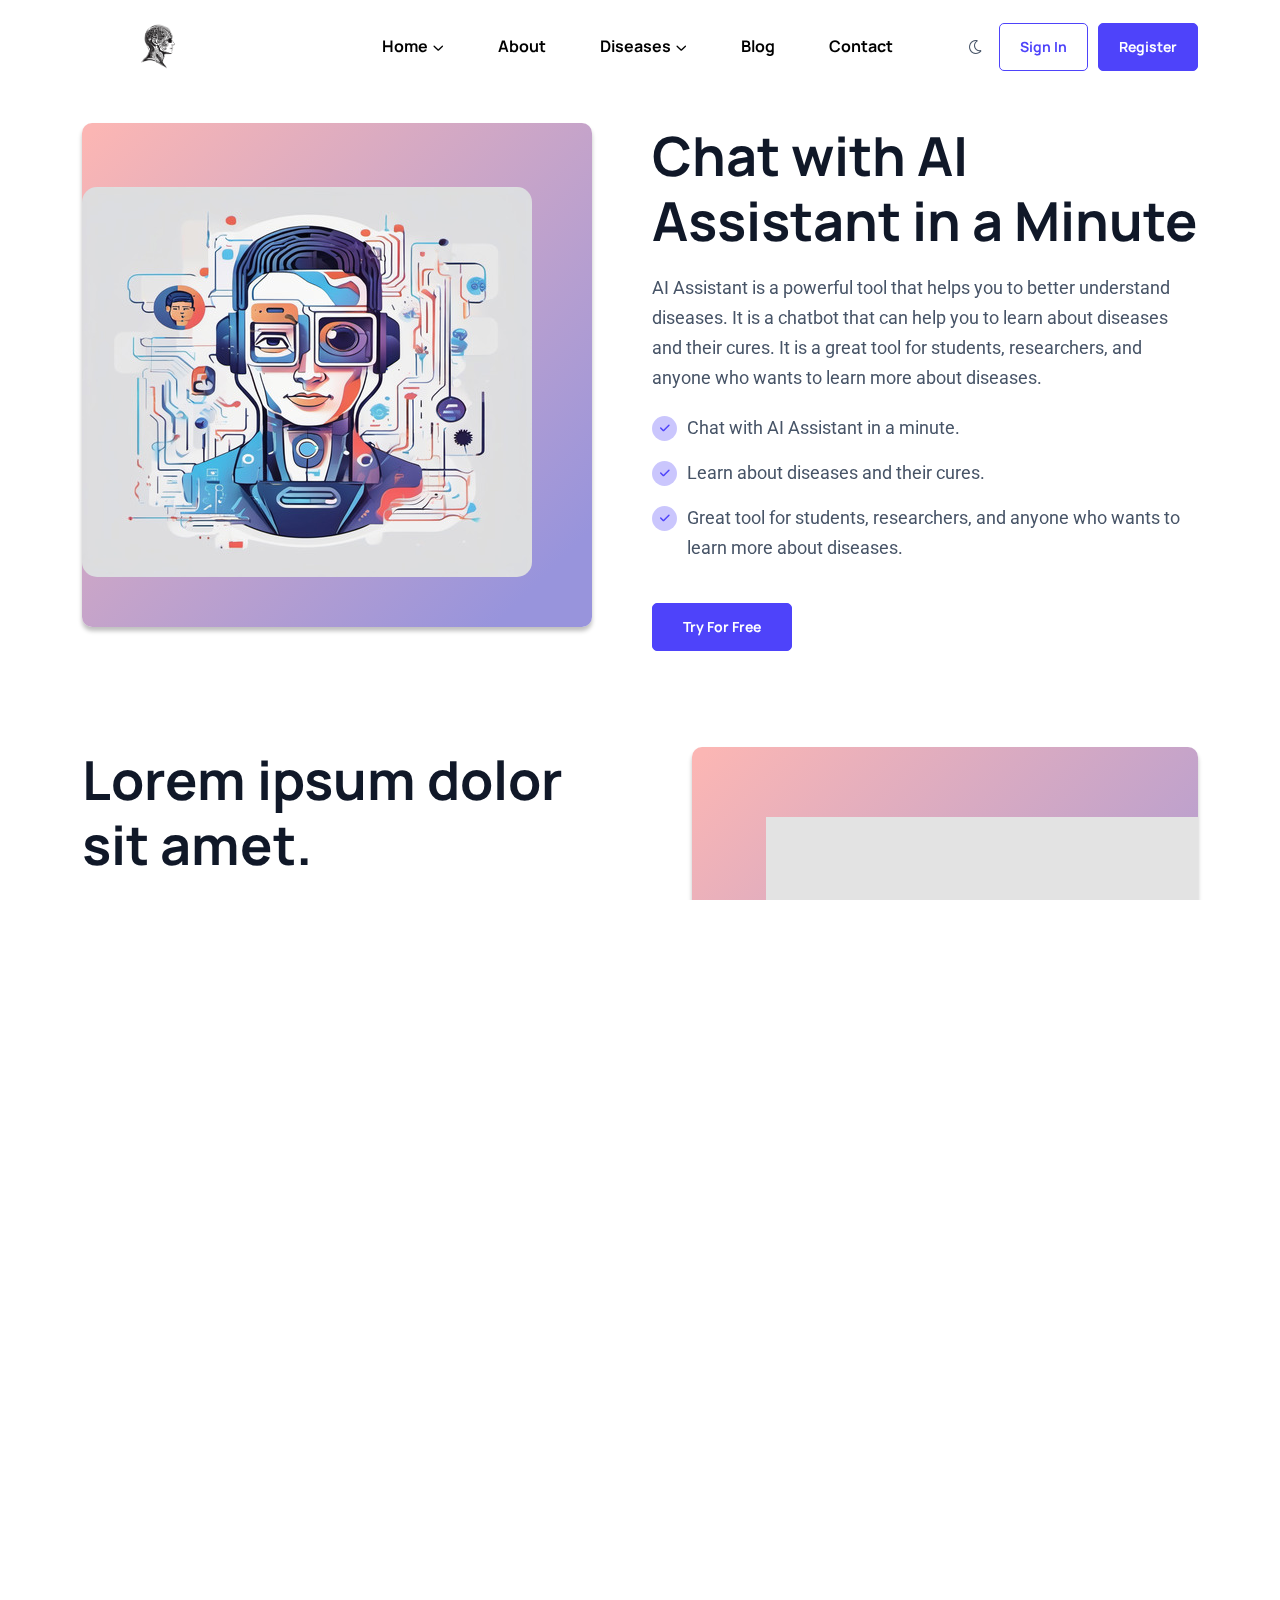
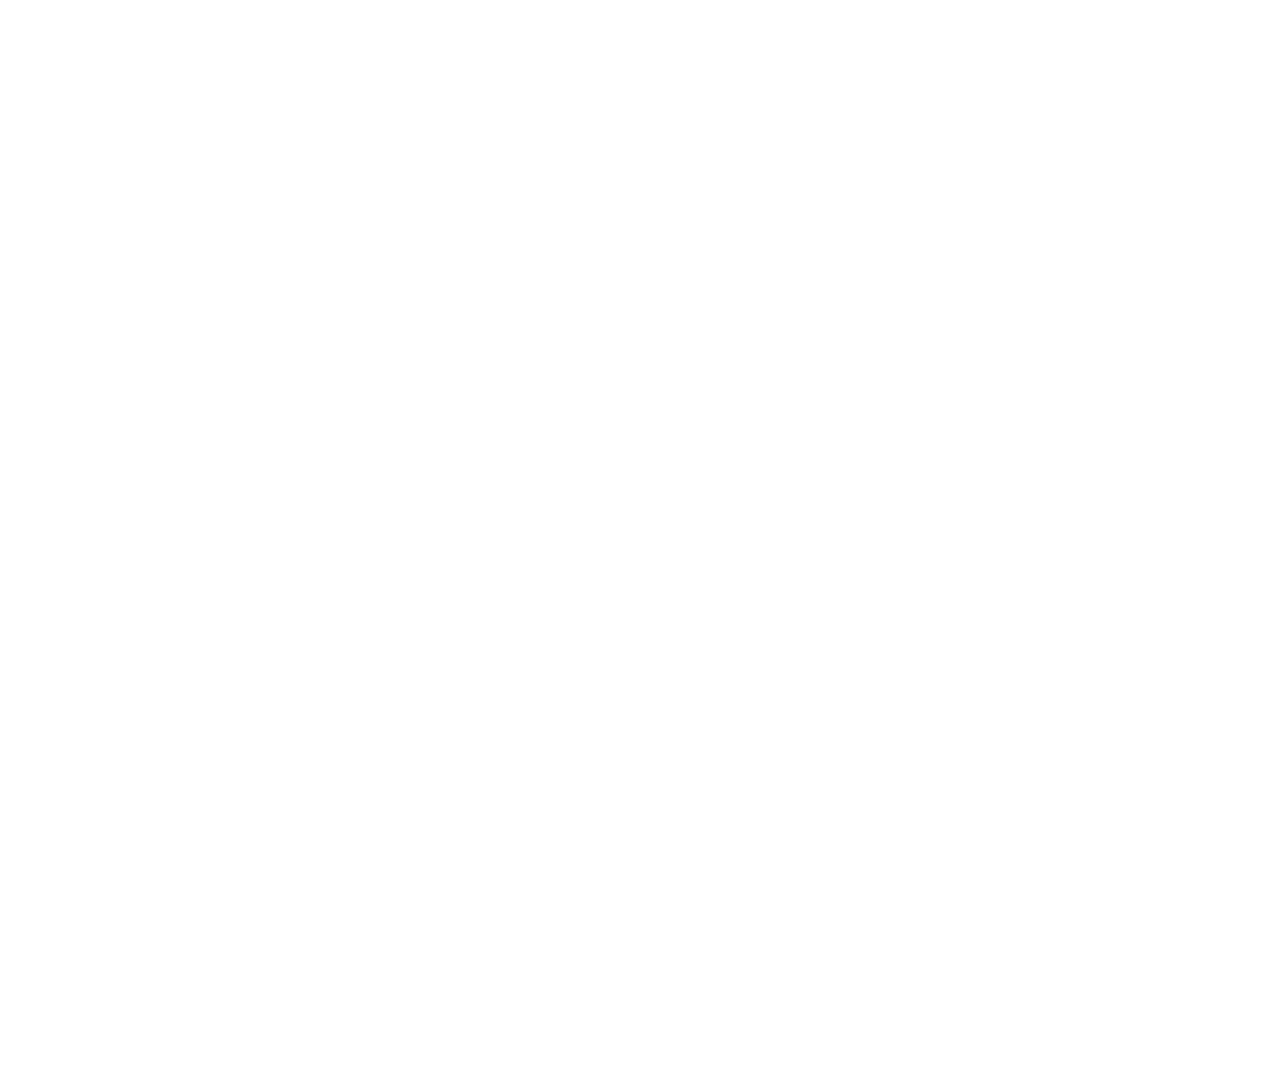
==== index.html @ 1613b435 "Project base" ====
<!DOCTYPE html>
<html class = "no-js" lang="zxx">
<head>
    <meta charset="utf-8">
    <meta http-equiv="x-ua-compatible" content="ie=edge">
    <title>Your Psycological Assistant</title>
    <meta name="description" content="">
    <meta name="viewport" content="width=device-width, initial-scale=1">
    <!-- CSS  here -->
    <link rel="stylesheet" href="assets/vendors/bootstrap/css/bootstrap.min.css">
    <link rel="stylesheet" href="assets/vendors/mean-menu/meanmenu.css">
    <link rel="stylesheet" href="assets/vendors/odometer/odometer.min.css">
    <link rel="stylesheet" href="assets/vendors/magnific-popup/magnific-popup.css">
    <link rel="stylesheet" href="assets/vendors/animate/animate.css">
    <link rel="stylesheet" href="assets/vendors/swiper/swiper-bundle.css">
    <link rel="stylesheet" href="assets/vendors/owl-carousel/owl.carousel.min.css">
    <link rel="stylesheet" href="assets/vendors/owl-carousel/owl.theme.default.min.css">
    <link rel="stylesheet" href="assets/vendors/nice-select/nice-select.css">
    <link rel="stylesheet" href="assets/vendors/font-awesome-pro/css/fontawesome.min.css">
    <link rel="stylesheet" href="assets/vendors/spacing/spacing.css">

    <!-- main css  -->
    <link rel="stylesheet" href="assets/css/main.css">
</head>



<body>
    <div class="xc-page-wrapper">
        <header>
            <div class="xc-header-one__header">
                <!-- header topbar start -->
            </div>
                <!-- header top bar end  -->
                <!-- main header start -->
                
                <div class="xc-header-one__main" id="xc-header-sticky">
                    <div class="container">
                        <div class="xc-header-one__main-wrapper">
                            <div class="xc-header-one__left">
                                <div class="xc-header-one__logo xc-disabled-dark">
                                    <a href="index.html"><img src="assets/img/logo/black-logo.png" alt="logo"></a>
                                </div>
                                <div class="xc-header-one__logo xc-enable-dark">
                                    <a href="index.html"><img src="assets/img/logo/white-logo.png" alt="logo"></a>
                                </div>
                            </div>
                
                <div class="xc-header-one__main" id="xc-header-sticky">
                    <div class="xc-header-one__right">
                        <div
                            class="xc-header-one__right-menu d-flex flex-wrap justify-content-between align-items-center">
                            <div class="main-menu d-none d-xl-block">
                                <nav id="mobile-menu">
                                    <ul class="ul-0">
                                        <li class="has-dropdown">
                                            <a href="index.html">Home</a>
                                            <ul class="submenu">
                                                <li><a href="chatbot.html">AI Chatbot</a></li>
                                                <li><a href="team.html">Our Team</a></li>
                                            </ul>
                                        </li>
                                        <li><a href="about.html">About</a></li>
                                        <li class="has-dropdown">
                                            <a href="#">Diseases</a>
                                            <ul class="submenu">
                                                 <li><a href="axiety-disorders.html">Anxiety Disorders</a></li>
                                                 <li><a href="mood-disorders.html">Mood Disorders</a></li>
                                                 <li><a href="personality-disorders.html">Personality Disorders</a></li>
                                                <li><a href="psychotic-disorders.html">Psychotic Disorders</a></li>
                                                <li><a href="trauma-stress-disorders.html">Trauma and Stress-related Disorders</a></li>
                                                <li><a href="eating-somatoform-disorders.html">Eating and Somatoform Disorders</a></li>
                                            </ul>
                                        </li>
                                        <li>
                                            <a href="blog.html">Blog</a>
                                        </li>
                                        <li>
                                            <a href="contact.html">Contact</a>
                                        </li>

                                    </ul>
                                </nav>
                            </div>
                            <div class="xc-header-one__right-btn d-none d-md-flex">
                                <button class="xc-dark-swich">
                                    <i class="moon fa-light fa-moon"></i>
                                    <i class="sun fa-light fa-sun-bright"></i>
                                </button>
                                <div class="xc-header-bnt-1">
                                    <a href="#" class="xc-border-btn">Sign In</a>
                                </div>
                                <div class="xc-header-bnt-2">
                                    <a href="register.html" class="xc-btn">Register</a>
                                </div>
                            </div>
                             <!-- mobile drawer  -->
                             <div class="xc-header-one__hamburger ml-50 d-xl-none">
                                <button type="button" class="xc-hamburger-btn xc-offcanvas-open-btn">
                                    <span></span>
                                    <span></span>
                                    <span></span>
                                </button>
                            </div>
                        </div>
                    </div>
                </div>
            </div>
        </div>
        <!--main-header end  -->
    </div>
    </header>
    
    <div id="xc-cursor">
        <div class="xc-cursor__circle"></div>
    </div>
    
    <!-- xc-body overlay -->
    <div class="xc-body-overlay">
    </div>
    <!-- xc-body overlay -->
    
    <!-- search  -->
    <div class="xc-search-popup open">
        <div class="xc-search-popup__overlay"></div>
        
        <!-- /.search-popup__overlay -->
        <div class="xc-search-popup__content">
            <form action="#">
                <input type="text" id="search" placeholder="Search Here..." />
                <button type="submit" aria-label="search submit" class="xc-search-popup-btn">
                    <span><i class="fa-light fa-magnifying-glass"></i></span>
                </button>
            </form>
        </div>
        <!-- /.search-popup__content -->
    </div>

    <!-- /.search-popup -->
    <div class="xc-back-to-top-wrapper xc-back-to-top-btn-show">
        <button id="xc_back-to-top" type="button" class="xc-back-to-top-btn">
            <svg width="12" height="7" viewBox="0 0 12 7" fill="none" xmlns="http://www.w3.org/2000/svg">
                <path d="M11 6L6 1L1 6" stroke="currentColor" stroke-width="1.5" stroke-linecap="round"
                    stroke-linejoin="round"></path>
            </svg>
        </button>
    </div>

    

            <!-- header end  -->


                <!--about one start  -->
                <section class="xc-about-one__section pt-30 pb-90">
                    <div class="container">
                        <div class="row">
                            <div class="col-lg-6">
                                <div class="xc-about-one__img mb-30 wow xcfadeLeft">
                                    <img data-tilt="" src="assets/img/resourse/about-1.jpg" alt="">
                                </div>
                            </div>

                            <div class="col-lg-6">
                                <div class="xc-about-one__right  wow xcfadeRight">
                                    <div class="xc-section__title-wrapper">
                                        <h3 class="xc-section__title wow">Chat with AI Assistant in a Minute</h3>
                                        <p class="mb-20">AI Assistant is a powerful tool that helps you to better understand
                                            diseases. It is a chatbot that can help you to learn about diseases and their
                                            cures. It is a great tool for students, researchers, and anyone who wants to
                                            learn more about diseases.</p>
                                        </p>
                                    </div>
                                    <div class="xc-about-one__feature">
                                        <ul class="xc-about-one__feature-list list-unstyled">
                                            <li>
                                                <p><span class="xc-icon"><i class="fa-solid fa-check"></i></span>Chat with
                                                    AI Assistant in a minute.</p>
                                            </li>
                                            <li>
                                                <p><span class="xc-icon"><i class="fa-solid fa-check"></i></span>Learn about
                                                    diseases and their cures.</p>
                                            </li>
                                            <li>
                                                <p><span class="xc-icon"><i class="fa-solid fa-check"></i></span>Great tool
                                                    for students, researchers, and anyone who wants to learn more about
                                                    diseases.</p>
                                        </ul>
                                    </div>

                                    <div class="xc-about-one__btn mt-40">
                                        <a href="about.html" class="xc-btn">Try For Free</a>
                                    </div>

                                </div>
                            </div>
                        </div>
                    </div>
                </section>
                <!-- about one end  -->
            

                <!-- faq one start  -->
                <section class="xc-faq-one__section pb-70">
                    <div class="container">
                        <div class="row">
                            <div class="col-lg-6">
                                <div class="xc-section__title-wrapper mb-40 wow xcfadeUp">
                                    <h3 class="xc-section__title wow">Lorem ipsum dolor sit amet.</h3>
                                </div>
                                <div class="xc-accrodion-grp" data-grp-name="faq-one-xc-accrodion">
                                    <div class="xc-accrodion active wow xcfadeUp" data-wow-delay="100ms">
                                        <div class="xc-accrodion-title">
                                            <span class="xc-icon"><i class="fa-regular fa-lightbulb"></i></span>
                                            <h4>Lorem ipsum dolor sit amet.</h4>
                                        </div>
                                        <div class="xc-accrodion-content">
                                            <div class="inner">
                                                <p>Lorem ipsum dolor, sit amet consectetur adipisicing elit. Amet, atque.</p>
                                            </div>
                                        </div>
                                    </div>
                                    <div class="xc-accrodion wow xcfadeUp" data-wow-delay="100ms">
                                        <div class="xc-accrodion-title">
                                            <span class="xc-icon"><i class="fa-regular fa-file-lines"></i></span>
                                            <h4>Lorem ipsum dolor sit amet consectetur.</h4>
                                        </div>
                                        <div class="xc-accrodion-content">
                                            <div class="inner">
                                                <p>Lorem, ipsum dolor sit amet consectetur adipisicing elit. Cum, quisquam modi?</p>
                                            </div><!-- /.inner -->
                                        </div>
                                    </div>
                                    <div class="xc-accrodion wow xcfadeUp" data-wow-delay="100ms">
                                        <div class="xc-accrodion-title">
                                            <span class="xc-icon"><i class="fa-regular fa-pen-to-square"></i></span>
                                            <h4>Lorem ipsum dolor sit amet.</h4>
                                        </div>
                                        <div class="xc-accrodion-content">
                                            <div class="inner">
                                                <p>Lorem, ipsum dolor.</p>
                                            </div><!-- /.inner -->
                                        </div>
                                    </div>
                                </div>
                            </div>
                            <div class="col-lg-6">
                                <div class="xc-faq-one__img mb-30 wow xcfadeLeft text-lg-end w-img"
                                    data-wow-delay="300ms">
                                    <img data-tilt="" src="assets/img/resourse/faq-1.png" alt="">
                                </div>
                            </div>
                        </div>
                    </div>
                </section>
                <!-- faq one end  -->


                <!-- testimonial one start  -->
                <section class="xc-testimonial-one__section">
                    <div class="container-fluid gx-0">
                        <div class="xc-testimonials-one__carousel owl-carousel owl-theme thm-owl__carousel"
                            data-owl-options='{
                        "loop": true,
                        "autoplay": true,
                        "margin": 30,
                        "nav": false,
                        "dots": false,
                        "center": true,
                        "smartSpeed": 500,
                        "autoplayTimeout": 10000,
                        "navText": ["<span class=\"fa fa-angle-left\"></span>","<span class=\"fa fa-angle-right\"></span>"],
                        "responsive": {
                            "0": {
                                "items": 1
                            },
                            "768": {
                                "items": 1.5
                            },
                            "992": {
                                "items": 2.5
                            },
                            "1200": {
                                "items": 3.5
                            },
                            "1400": {
                                "items": 4.5
                            }
                        }
                    }'>

                            <div class="xc-testimonial-one__item">
                                <div class="xc-testimonial-one__avata">
                                    <div class="xc-testimonial-one__img">
                                        <img src="assets/img/testimonial/tes-1-1.jpg" alt="">
                                    </div>
                                    <div class="xc-testimonial-one__name">
                                        <h3>Murat KUZUCU</h3>
                                        <span class="xc-testimonial-one__bio">Developer</span>
                                    </div>
                                </div>
                                <div class="xc-testimonial-one__content">
                                    <div class="xc-testimonial-one__ratting">
                                        <span><i class="fa-solid fa-star"></i></span>
                                        <span><i class="fa-solid fa-star"></i></span>
                                        <span><i class="fa-solid fa-star"></i></span>
                                        <span><i class="fa-solid fa-star"></i></span>
                                        <span><i class="fa-solid fa-star"></i></span>

                                    </div>
                                    <h3 class="xc-testimonial-one__title">Everyone Should Use</h3>
                                    <p class="xc-testimonial-one__review">The AI Assistant is fantastic!</p>
                                </div>
                            </div>
                            <div class="xc-testimonial-one__item">
                                <div class="xc-testimonial-one__avata">
                                    <div class="xc-testimonial-one__img">
                                        <img src="assets/img/testimonial/tes-1-2.jpg" alt="">
                                    </div>
                                    <div class="xc-testimonial-one__name">
                                        <h3>E. Deniz TEKIN</h3>
                                        <span class="xc-testimonial-one__bio">SuperVisor</span>
                                    </div>
                                </div>
                                <div class="xc-testimonial-one__content">
                                    <div class="xc-testimonial-one__ratting">
                                        <span><i class="fa-solid fa-star"></i></span>
                                        <span><i class="fa-solid fa-star"></i></span>
                                        <span><i class="fa-solid fa-star"></i></span>
                                        <span><i class="fa-solid fa-star"></i></span>
                                        <span><i class="fa-solid fa-star"></i></span>

                                    </div>
                                    <h3 class="xc-testimonial-one__title">This AI is freaking incredible!</h3>
                                    <p class="xc-testimonial-one__review">This AI is Awesome!</p>
                                </div>
                            </div>
                            <div class="xc-testimonial-one__item">
                                <div class="xc-testimonial-one__avata">
                                    <div class="xc-testimonial-one__img">
                                        <img src="assets/img/testimonial/tes-1-3.jpg" alt="">
                                    </div>
                                    <div class="xc-testimonial-one__name">
                                        <h3>Anonymous</h3>
                                        <span class="xc-testimonial-one__bio">User</span>
                                    </div>
                                </div>
                                <div class="xc-testimonial-one__content">
                                    <div class="xc-testimonial-one__ratting">
                                        <span><i class="fa-solid fa-star"></i></span>
                                        <span><i class="fa-solid fa-star"></i></span>
                                        <span><i class="fa-solid fa-star"></i></span>
                                        <span><i class="fa-solid fa-star"></i></span>
                                        <span><i class="fa-solid fa-star"></i></span>

                                    </div>
                                    <h3 class="xc-testimonial-one__title">Well prepared data</h3>
                                    <p class="xc-testimonial-one__review">Lorem ipsum dolor sit amet consectetur adipisicing elit. Facilis, minima.</p>
                                </div>
                            
                </section>
                <!-- testimonial one end  -->
                                
                <!-- faq one start  -->
                <section class="xc-faq-two__section pb-90">
                    <div class="container">
                        <div class="xc-section__title-wrapper text-center mb-60 wow xcfadeUp">
                            <h3 class="xc-section__title wow">Frequently Asked Questions</h3>
                        </div>
                        <div class="row">
                            <div class="xc-accrodion-grp" data-grp-name="faq-two-xc-accrodion">
                                <div class="xc-accrodion active wow xcfadeUp" data-wow-delay="100ms">
                                    <div class="xc-accrodion-title">
                                        <span class="xc-icon"><i class="fa-regular fa-lightbulb"></i></span>
                                        <h4>How Does it works?</h4>
                                    </div>
                                    <div class="xc-accrodion-content">
                                        <div class="inner">
                                            <p>Ask some questions or write anything about a disease, <br>
                                                Get the answer</p>
                                        </div>
                                    </div>
                                </div>
                                <div class="xc-accrodion wow xcfadeUp" data-wow-delay="200ms">
                                    <div class="xc-accrodion-title">
                                        <span class="xc-icon"><i class="fa-regular fa-file-lines"></i></span>
                                        <h4>If I have a problem about it?</h4>
                                    </div>
                                    <div class="xc-accrodion-content">
                                        <div class="inner">
                                            <p>Feel free to ask about something, email us: <br>
                                            customer@psyassistant.com
                                            </p>
                                        </div><!-- /.inner -->
                                    </div>
                                </div>
                        </div>
                    </div>
                </section>
                <!-- faq one end  -->

                <!-- footer start  -->
                <footer class="xc-footer-one__section pt-100">
                    <div class="container">
                        <div class="xc-footer-one__top pb-60">
                            <div class="row">
                                <div class="col-lg-3 col-6">
                                    <div class="xc-footer__widget mb-30">
                                        <div class="xc-footer__widget-about">
                                            <div class="xc-footer__widget-logo xc-disabled-dark">
                                                <a href="index.html">
                                            </div>
                                            <div class="xc-footer__widget-logo xc-enable-dark">
                                                <a href="index.html">
                                                        </a>
                                            </div>
                                        </div>
                                    </div>
                                </div>
                                <div class="col-lg-3 col-6">
                                    <div class="xc-footer__widget mb-30">
                                        <h3 class="xc-footer__widget-title">Company</h3>
                                        <div class="xc-footer__widget-nav">
                                            <ul>
                                                <li><a href="about.html">About Us</a></li>
                                                <li><a href="team.html">Our Team</a></li>
                                                <li><a href="contact.html">Contact</a></li>
                                            </ul>
                                        </div>
                                    </div>
                                </div>
                                <div class="col-lg-3 col-6">
                                    <div class="xc-footer__widget mb-30">
                                        <h3 class="xc-footer__widget-title">Support</h3>
                                        <div class="xc-footer__widget-nav">
                                            <ul>
                                                <li><a href="contact.html">Help Center</a></li>
                                                <li><a href="about.html">Submit Feedback</a></li>
                                            </ul>
                                        </div>
                                    </div>
                                </div>

                            </div>
                        </div>
                    </div>
                    <div class="xc-footer-one__copyright theme-bg-2 has-border">
                        <div class="container">
                            <div class="row">
                            </div>
                        </div>
                    </div>
                </footer>
                <!-- footer end  -->

                <!-- JS here -->
    <script src="assets/vendors/jquery/jquery-3.6.0.min.js"></script>

    <script src="assets/vendors/bootstrap/js/bootstrap.bundle.min.js"></script>
    <script src="assets/vendors/mean-menu/meanmenu.js"></script>
    <script src="assets/vendors/jquery-appear/appear.min.js"></script>
    <script src="assets/vendors/jquery-validate/jquery.validate.min.js"></script>
    <script src="assets/vendors/jquery-migrate/jquery-migrate.min.js"></script>
    <script src="assets/vendors/odometer/odometer.min.js"></script>
    <script src="assets/vendors/animaiton-headline/animation-headline.js"></script>
    <script src="assets/vendors/swiper/swiper-bundle.js"></script>
    <script src="assets/vendors/gsap/gsap.min.js"></script>
    <script src="assets/vendors/gsap/ScrollTrigger.min.js"></script>
    <script src="assets/vendors/gsap/ScrollToPlugin.min.js"></script>
    <script src="assets/vendors/gsap/ScrollSmoother.min.js"></script>
    <script src="assets/vendors/nice-select/nice-select.min.js"></script>
    <script src="assets/vendors/swiper/swiper-bundle.js"></script>
    <script src="assets/vendors/owl-carousel/owl.carousel.min.js"></script>
    <script src="assets/vendors/magnific-popup/magnific-popup.min.js"></script>
    <script src="assets/vendors/jquery-wow/wow.js"></script>
    <script src="assets/vendors/jquery-isotope/isotope.js"></script>
    <script src="assets/vendors/tilt/tilt.js"></script>
    <script src="assets/vendors/jquery-imagesloaded/imagesloaded.js"></script>
    <script src="assets/vendors/ajaxchimp/jquery.ajaxchimp.min.js"></script>

    <!-- main js -->
    <script src="assets/js/main.js"></script>

</body>

</html>
---- assets/vendors/nice-select/nice-select.css ----
.nice-select {
    position: relative;
    display: block;
    -webkit-tap-highlight-color: transparent;
    background-color: #f6f4f9;
    border-radius: 0px;
    border: 0px solid #e4e4e4;
    box-sizing: border-box;
    clear: both;
    cursor: pointer;
    float: left;
    font-family: inherit;
    color: #888888;
    font-size: 14px;
    font-weight: 300;
    height: 50px;
    line-height: 48px;
    outline: none;
    padding-left: 25px;
    padding-right: 25px;
    text-align: left !important;
    -webkit-transition: all 0.2s ease-in-out;
    transition: all 0.2s ease-in-out;
    -webkit-user-select: none;
    -moz-user-select: none;
    -ms-user-select: none;
    user-select: none;
    white-space: nowrap;
    width: auto;
}

.nice-select:hover {
    border-color: #6e7a7a;
}

.nice-select:active,
.nice-select.open,
.nice-select:focus {
    border-color: #6e7a7a;
}


.nice-select:after {
    position: absolute;
    right: 17px;
    top: 50%;
    margin-top: -4px;
    display: block;
    border-bottom: 2px solid #6e7a7a;
    border-right: 2px solid #6e7a7a;
    content: '';
    width: 6px;
    height: 6px;
    pointer-events: none;
    -webkit-transform-origin: 66% 66%;
    -ms-transform-origin: 66% 66%;
    transform-origin: 66% 66%;
    -webkit-transform: rotate(45deg);
    -ms-transform: rotate(45deg);
    transform: rotate(45deg);
    -webkit-transition: all 0.15s ease-in-out;
    transition: all 0.15s ease-in-out;
}

.nice-select.open:after {
    -webkit-transform: rotate(-135deg);
    -ms-transform: rotate(-135deg);
    transform: rotate(-135deg);
}

.nice-select.open .list {
    opacity: 1;
    pointer-events: auto;
    -webkit-transform: scale(1) translateY(0);
    -ms-transform: scale(1) translateY(0);
    transform: scale(1) translateY(0);
}

.nice-select.disabled {
    border-color: #ededed;
    color: #999;
    pointer-events: none;
}

.nice-select.disabled:after {
    border-color: #cccccc;
}

.nice-select.wide {
    width: 100%;
}

.nice-select.wide .list {
    left: 0 !important;
    right: 0 !important;
}


.nice-select.right {
    float: right;
}

.nice-select.right .list {
    left: auto;
    right: 0;
}

.nice-select.small {
    font-size: 12px;
    height: 36px;
    line-height: 34px;
}

.nice-select.small:after {
    height: 4px;
    width: 4px;
}

.nice-select.small .option {
    line-height: 34px;
    min-height: 34px;
}



.nice-select .list {
    background-color: var(--qrowd-base);
    border-radius: var(--qrowd-bdr-radius);
    box-sizing: border-box;
    margin-top: 0px;
    opacity: 0;
    overflow: hidden;
    padding: 0;
    pointer-events: none;
    position: absolute;
    top: 100%;
    left: 0;
    -webkit-transform-origin: 50% 0;
    -ms-transform-origin: 50% 0;
    transform-origin: 50% 0;
    -webkit-transform: scale(0.75) translateY(-21px);
    -ms-transform: scale(0.75) translateY(-21px);
    transform: scale(0.75) translateY(-21px);
    -webkit-transition: all 0.2s cubic-bezier(0.5, 0, 0, 1.25), opacity 0.15s ease-out;
    transition: all 0.2s cubic-bezier(0.5, 0, 0, 1.25), opacity 0.15s ease-out;
    z-index: 9;
}

.nice-select .list:hover .option:not(:hover) {
    background-color: transparent !important;
}

.nice-select .option {
    color: var(--xc-common-white);
    font-weight: 400;
    line-height: 40px;
    list-style: none;
    min-height: 40px;
    outline: none;
    padding-left: 18px;
    padding-right: 29px;
    text-align: left;
    cursor: pointer;
    -webkit-transition: all 0.2s;
    transition: all 0.2s;
}

.nice-select .option:hover,
.nice-select .option.focus,
.nice-select .option.selected.focus {
    color: var(--xc-common-white);
    background-color: var(--qrowd-black);
}

.nice-select .option.selected {
    font-weight: 700;
}

.nice-select .option.disabled {
    background-color: transparent;
    color: #999;
    cursor: default;
}

.no-csspointerevents .nice-select .list {
    display: none;
}

.no-csspointerevents .nice-select.open .list {
    display: block;
}
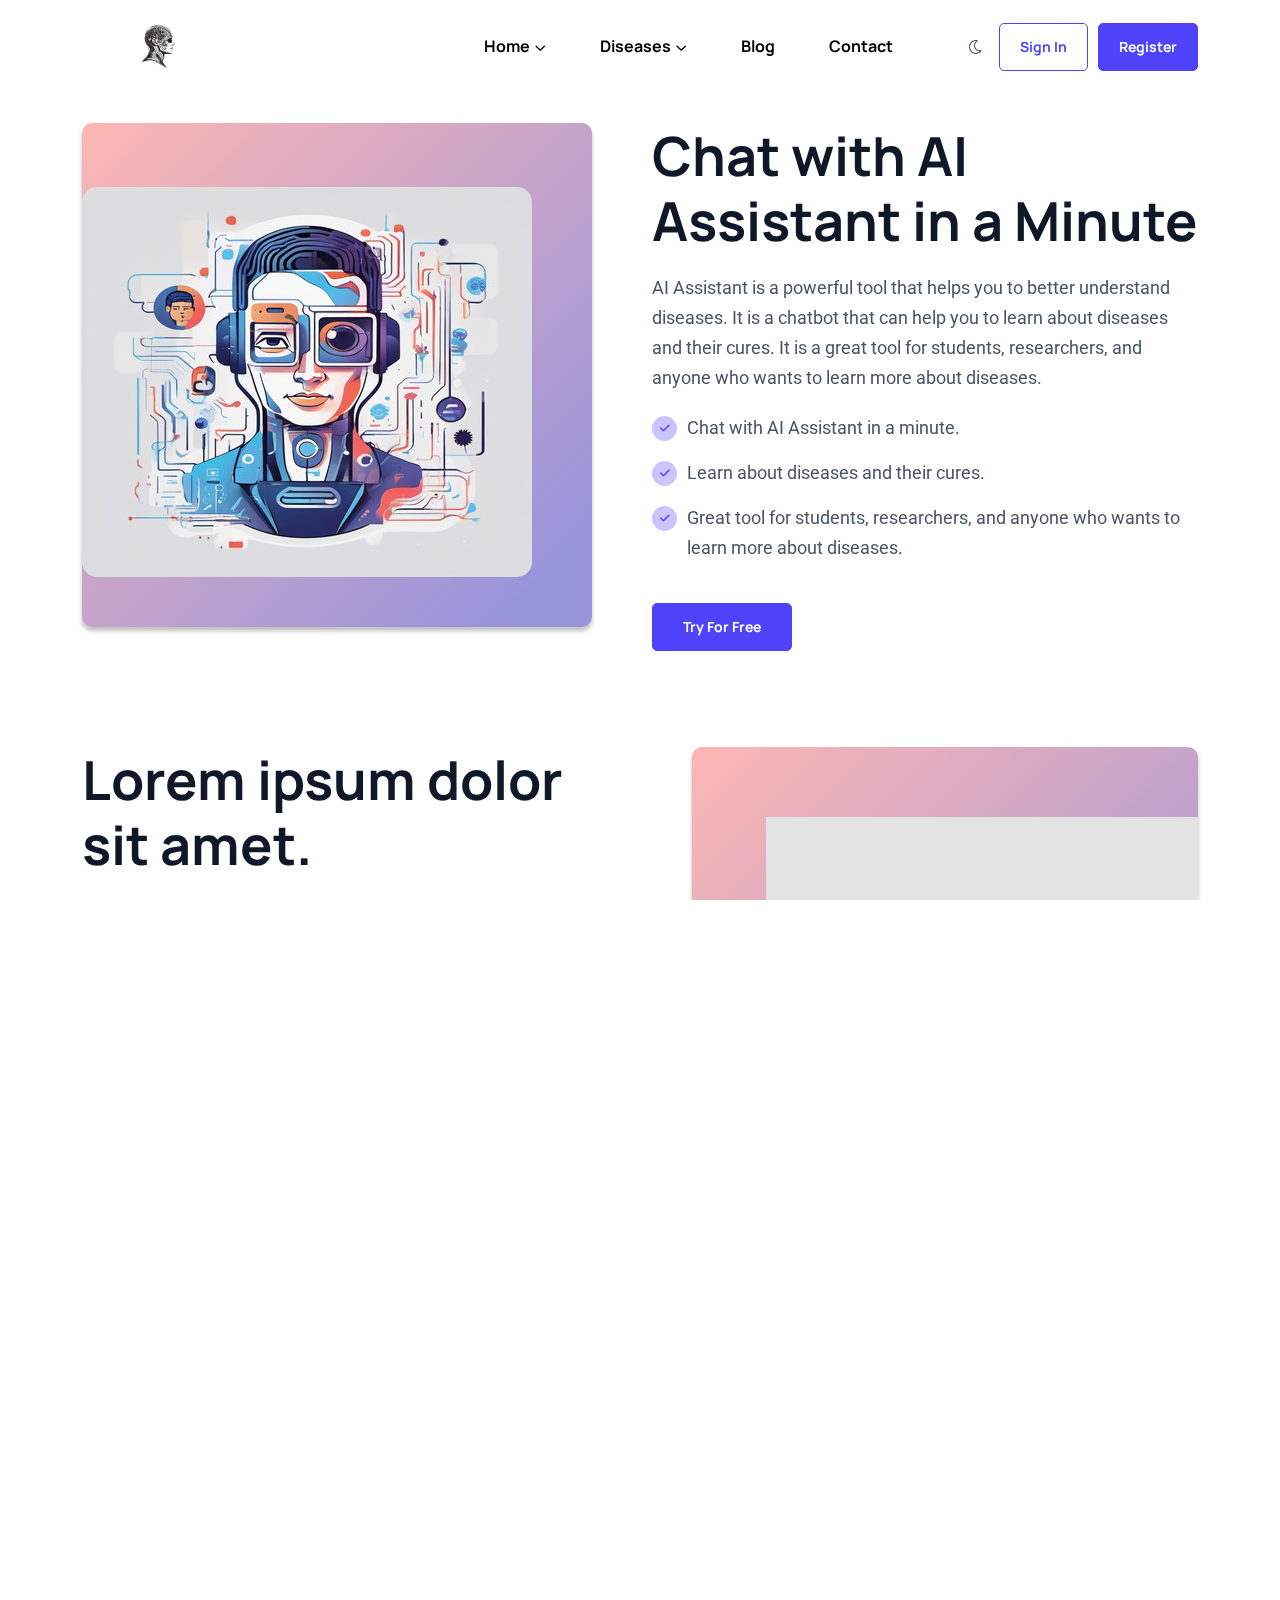
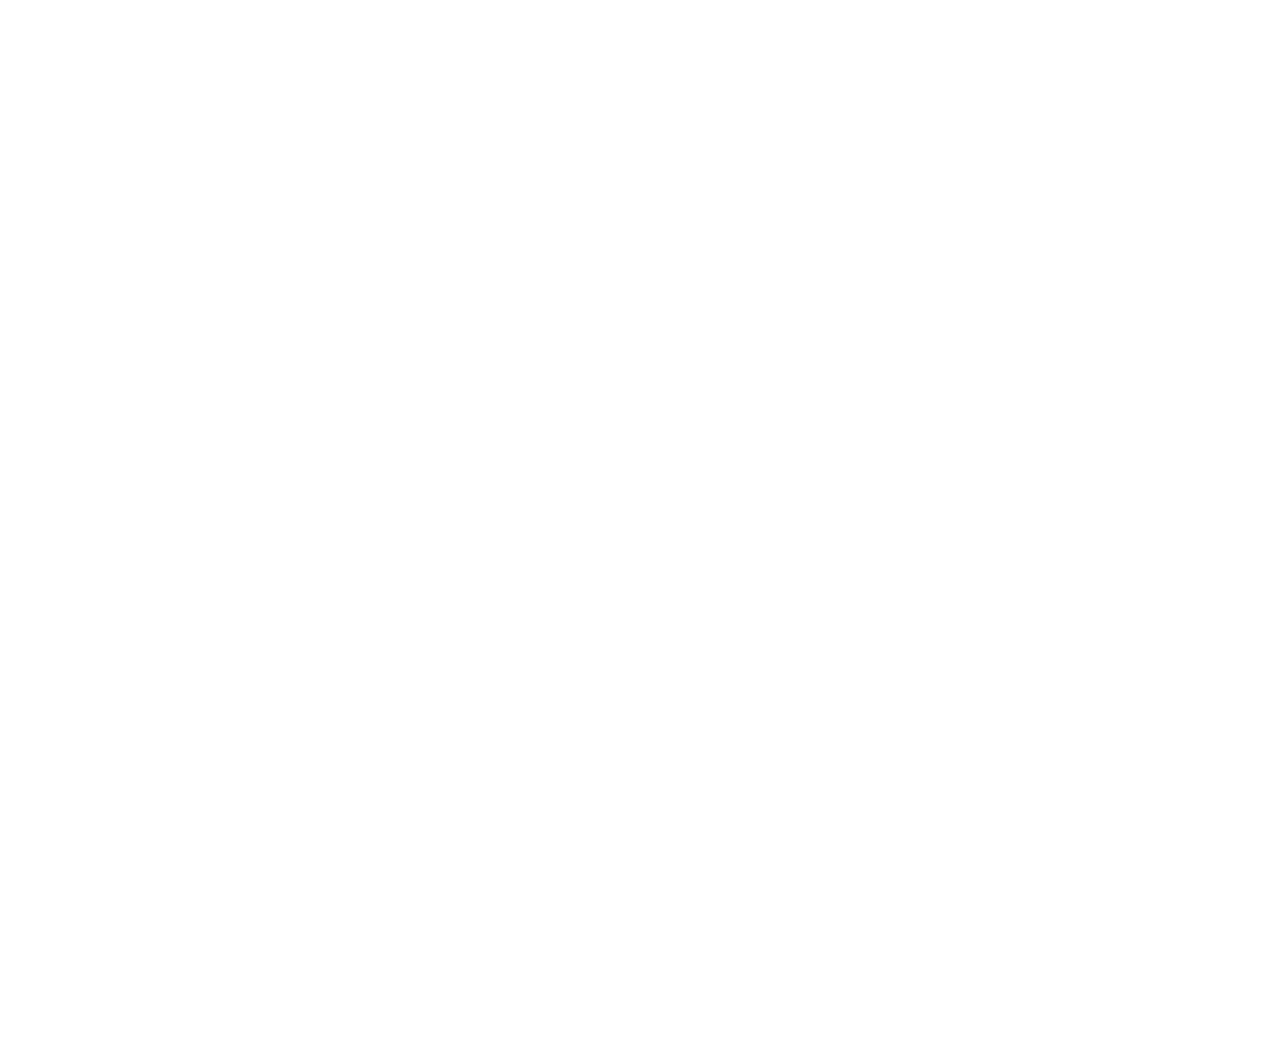
==== commit d5df667f: "register-login-team and some changes" ====
--- a/index.html
+++ b/index.html
@@ -60,7 +60,6 @@
                                                 <li><a href="team.html">Our Team</a></li>
                                             </ul>
                                         </li>
-                                        <li><a href="about.html">About</a></li>
                                         <li class="has-dropdown">
                                             <a href="#">Diseases</a>
                                             <ul class="submenu">
@@ -189,7 +188,7 @@
                                     </div>
 
                                     <div class="xc-about-one__btn mt-40">
-                                        <a href="about.html" class="xc-btn">Try For Free</a>
+                                        <a href="register.html" class="xc-btn">Try For Free</a>
                                     </div>
 
                                 </div>
@@ -422,7 +421,6 @@
                                         <h3 class="xc-footer__widget-title">Company</h3>
                                         <div class="xc-footer__widget-nav">
                                             <ul>
-                                                <li><a href="about.html">About Us</a></li>
                                                 <li><a href="team.html">Our Team</a></li>
                                                 <li><a href="contact.html">Contact</a></li>
                                             </ul>
@@ -435,7 +433,6 @@
                                         <div class="xc-footer__widget-nav">
                                             <ul>
                                                 <li><a href="contact.html">Help Center</a></li>
-                                                <li><a href="about.html">Submit Feedback</a></li>
                                             </ul>
                                         </div>
                                     </div>
